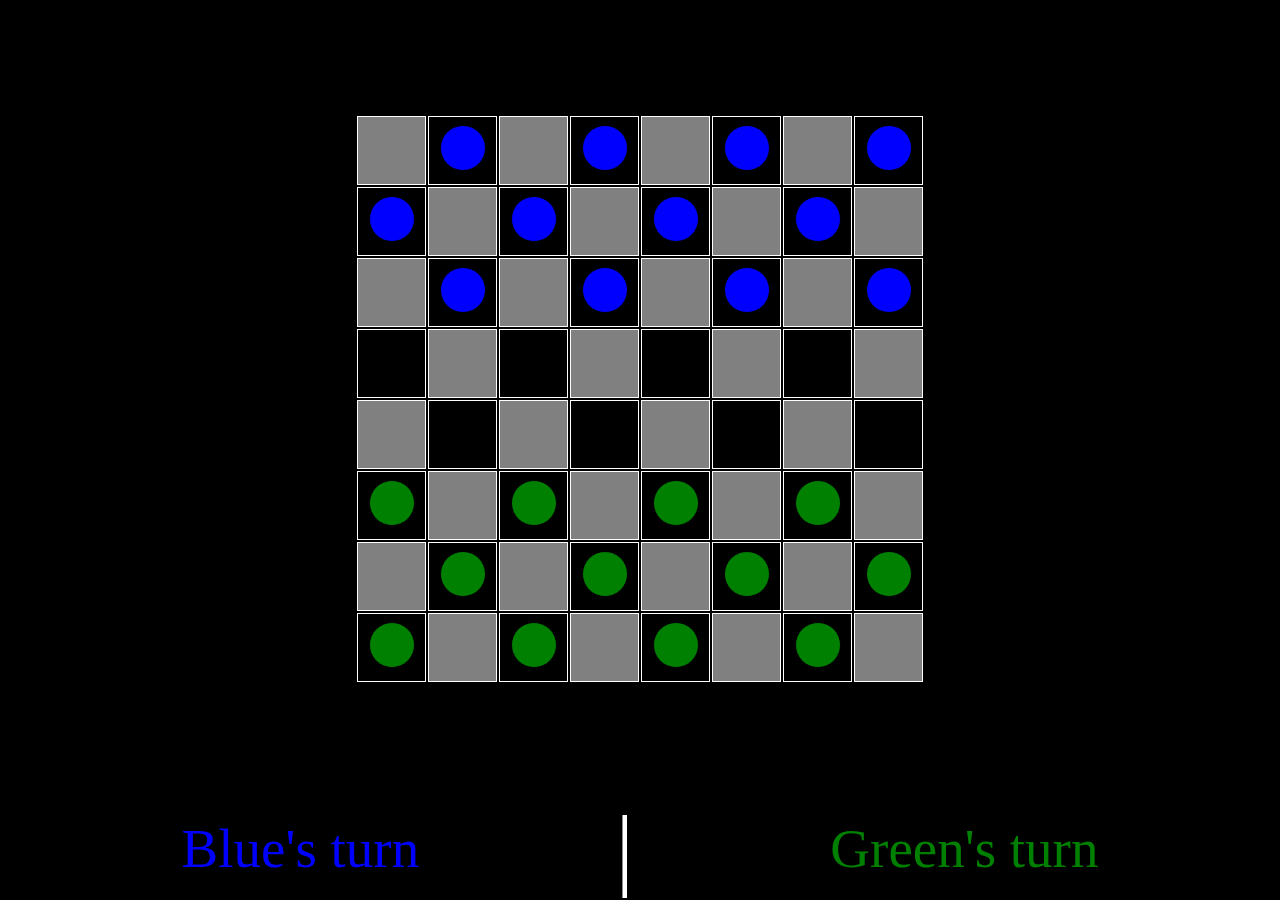
==== index.html @ a64ddfda "Add files via upload" ====
<!doctype html>
<html lang="en">
<head>
    <meta charset="utf-8">
    <meta name="viewport" content="width=device-width, initial-scale=1.0">
<!--
    <meta http-equiv="X-UA-Compatible" content="ie=edge">
    <link href="https://fonts.googleapis.com/css?family=Montserrat" rel="stylesheet">
    <link href="https://fonts.googleapis.com/css?family=Open+Sans" rel="stylesheet">
-->
    <link rel="stylesheet" type="text/css" href="style.css"/>
    <style type="text/css">
    body,td,th {
    color: #FFFFFF;
}
body {
    background-color: #000000;
}
    </style>
<script defer src="script.js"></script>
    <title>Checkers</title>
</head>
<body bgcolor="#000000" text="#FFFFFF">
    <main>
        <div class="blue-turn-text mobile">
            Blue's turn
        </div>
		
        <table>
            <tr>
                <td class="noPieceHere"></td>
                <td><p class="blue-piece" id="0"></p></td>
                <td class="noPieceHere"></td>
                <td><p class="blue-piece" id="1"></p></td>
                <td class="noPieceHere"></td>
                <td><p class="blue-piece" id="2"></p></td>
                <td class="noPieceHere"></td>
                <td><p class="blue-piece" id="3"></p></td>
            </tr>
            <tr>
                <td><p class="blue-piece" id="4"></p></td>
                <td class="noPieceHere"></td>
                <td><p class="blue-piece" id="5"></p></td>
                <td class="noPieceHere"></td>
                <td><p class="blue-piece" id="6"></p></td>
                <td class="noPieceHere"></td>
                <td><p class="blue-piece" id="7"></p></td>
                <td class="noPieceHere"></td>
            </tr>
            <tr>
                <td class="noPieceHere"></td>
                <td><p class="blue-piece" id="8"></p></td>
                <td class="noPieceHere"></td>
                <td><p class="blue-piece" id="9"></p></td>
                <td class="noPieceHere"></td>
                <td><p class="blue-piece" id="10"></p></td>
                <td class="noPieceHere"></td>
                <td><p class="blue-piece" id="11"></p></td>
            </tr>
            <tr>
                <td></td>
                <td class="noPieceHere"></td>
                <td></td>
                <td class="noPieceHere"></td>
                <td></td>
                <td class="noPieceHere"></td>
                <td></td>
                <td class="noPieceHere"></td>
            </tr>
            <tr>
                <td class="noPieceHere"></td>
                <td></td>
                <td class="noPieceHere"></td>
                <td></td>
                <td class="noPieceHere"></td>
                <td></td>
                <td class="noPieceHere"></td>
                <td></td>
            </tr>
            <tr>
                <td><span class="green-piece" id="12"></span></td>
                <td class="noPieceHere"></td>
                <td><span class="green-piece" id="13"></span></td>
                <td class="noPieceHere"></td>
                <td><span class="green-piece" id="14"></span></td>
                <td class="noPieceHere"></td>
                <td><span class="green-piece" id="15"></span></td>
                <td class="noPieceHere"></td>
            </tr>
            <tr>
                <td class="noPieceHere"></td>
                <td><span class="green-piece" id="16"></span></td>
                <td class="noPieceHere"></td>
                <td><span class="green-piece" id="17"></span></td>
                <td class="noPieceHere"></td>
                <td><span class="green-piece" id="18"></span></td>
                <td class="noPieceHere"></td>
                <td><span class="green-piece" id="19"></span></td>
            </tr>
            <tr>
                <td><span class="green-piece" id="20"></span></td>
                <td class="noPieceHere"></td>
                <td><span class="green-piece" id="21"></span></td>
				<td class="noPieceHere"></td>
                <td><span class="green-piece" id="22"></span></td>
                <td class="noPieceHere"></td>
                <td><span class="green-piece" id="23"></span></td>
                <td class="noPieceHere"></td>
            </tr>
        </table>
        <div class="desktop">
            <div class="blue-turn-text">
                Blue's turn
            </div>
            <p id="divider">|</p>
            <div class="green-turn-text">
                Green's turn
            </div>
        </div>
        <div class="green-turn-text mobile">
            Green's turn
        </div>
    </main>
</body>
</html>
---- style.css ----
* {
    margin: auto;
}

main {
    display: flex;
    flex-direction: column;
    justify-content: space-between;
    align-items: center;
    height: 100vh;
}

div {
    display: flex;
    justify-content: space-between;
}

.mobile {
    display: none;
}

.desktop {
    margin: 0;
    width: 100%;
}

.noPieceHere {
    background-color: gray;
	border: 1px solid white;
}

td {
    text-align: center;
    background-color: black;
	border: 1px solid white;
    width: 65px;
    height: 65px;
}

.blue-turn-text {
    text-align: center;
    color: blue;
    font-family: "open sans";
    font-size: 55px;
}

.green-turn-text {
    text-align: center;
    font-family: "open sans";
    font-size: 55px;
    color: green;
}

.green-piece {
    width: 20px;
    height: 20px;
    padding: 12px;
    background-color: green;
    border: 1px solid black;
    border-radius: 50px;
}

.blue-piece {
    width: 20px;
    height: 20px;
    padding: 12px;
    background-color: blue;
    border: 1px solid black;
    border-radius: 50px;
}

.king.blue-piece {
    background-color: orange;
}

.king.green-piece {
    background-color: yellow;
}

p {
    display: inline-block;
}

#divider {
    font-size: 90px;
    margin-left: 15px;
    margin-right: 15px;
}

span {
    display: inline-block;
}

@media screen and (max-width: 560px) {
    .blue-piece {
        height: 4.5vw;
        width: 4.5vw;
    }

    .green-piece {
        height: 4.5vw;
        width: 4.5vw;
    }

    td {
        width: 12vw;
        height: 12vw;
    }

    .blue-turn-text {
        font-size: 40px;
    }
    
    .green-turn-text {
        font-size: 40px;
    }

    table {
        margin: 0;
    }

    .mobile {
        display: block;
    }

    .desktop {
        display: none;
    }

    .blue-turn-text {
        -webkit-transform:rotate(-180deg);
        -moz-transform:rotate(-180deg);
        -o-transform:rotate(-180deg);
        transform:rotate(-180deg);
        filter:progid:DXImageTransform.Microsoft.BasicImage(rotation=2);    
    }
}

@media screen and (max-width: 380px) {
    .blue-piece {
        height: 3vw;
        width: 3vw;
    }

    .green-piece {
        height: 3vw;
        width: 3vw;
    }
}

@media screen and (max-width: 345px) {
    .blue-piece {
        height: 2.5vw;
        width: 2.5vw;
    }

    .green-piece {
        height: 2.5vw;
        width: 2.5vw;
    }
}

@media screen and (max-width: 300px) {
    .blue-piece {
        height: 1.5vw;
        width: 1.5vw;
    }

    .green-piece {
        height: 1.5vw;
        width: 1.5vw;
    }

    .blue-turn-text {
        font-size: 35px;
    }
    
    .green-turn-text {
        font-size: 35px;
    }
}
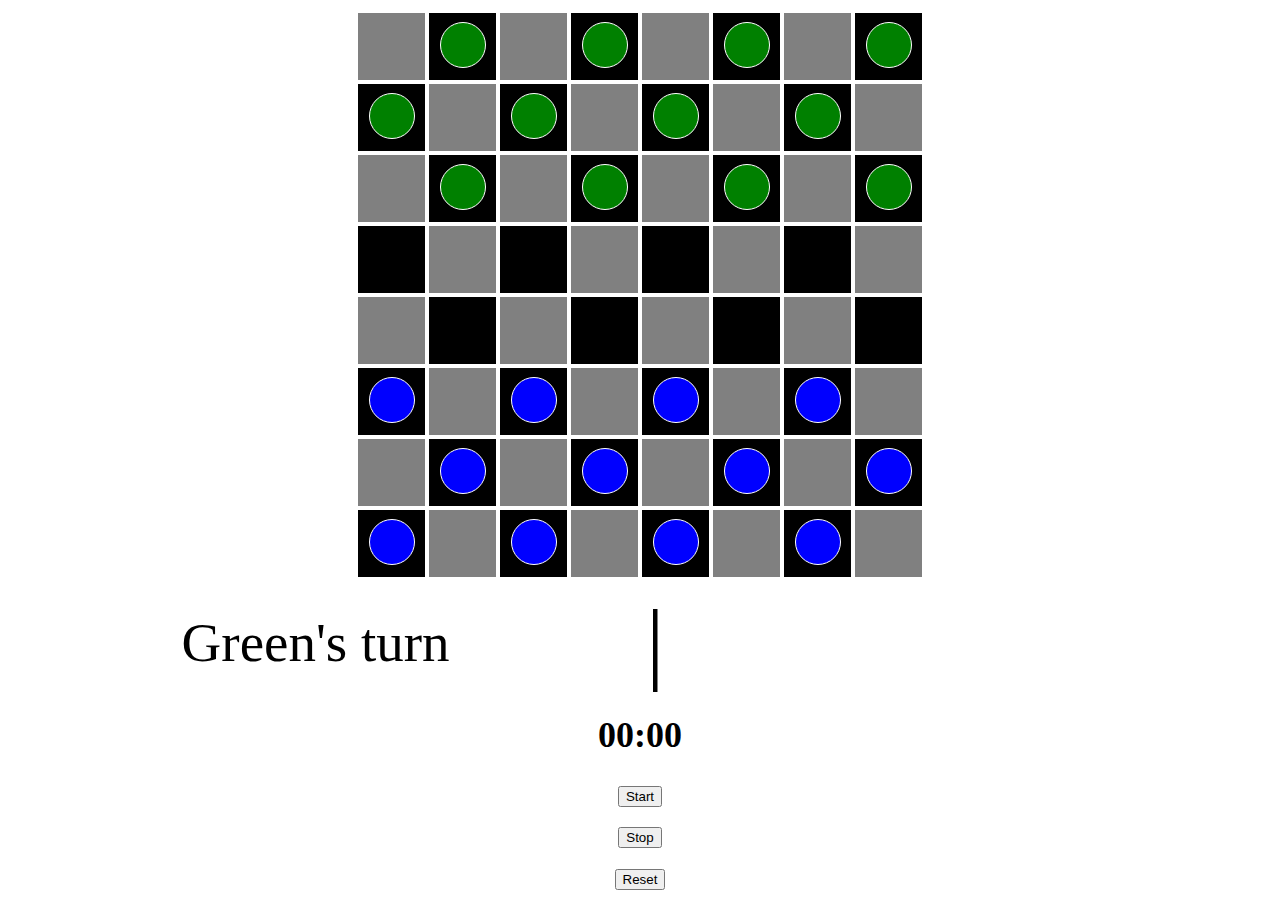
==== commit c5f4301e: "Add files via upload" ====
--- a/index.html
+++ b/index.html
@@ -1,125 +1,121 @@
-<!doctype html>
+  
+<!DOCTYPE html>
 <html lang="en">
 <head>
-    <meta charset="utf-8">
+    <meta charset="UTF-8">
     <meta name="viewport" content="width=device-width, initial-scale=1.0">
-<!--
-    <meta http-equiv="X-UA-Compatible" content="ie=edge">
-    <link href="https://fonts.googleapis.com/css?family=Montserrat" rel="stylesheet">
-    <link href="https://fonts.googleapis.com/css?family=Open+Sans" rel="stylesheet">
--->
     <link rel="stylesheet" type="text/css" href="style.css"/>
-    <style type="text/css">
-    body,td,th {
-    color: #FFFFFF;
-}
-body {
-    background-color: #000000;
-}
-    </style>
-<script defer src="script.js"></script>
+    <script defer src="game.js"></script>
     <title>Checkers</title>
 </head>
-<body bgcolor="#000000" text="#FFFFFF">
+<body>
     <main>
-        <div class="blue-turn-text mobile">
-            Blue's turn
-        </div>
-		
         <table>
             <tr>
-                <td class="noPieceHere"></td>
-                <td><p class="blue-piece" id="0"></p></td>
-                <td class="noPieceHere"></td>
-                <td><p class="blue-piece" id="1"></p></td>
-                <td class="noPieceHere"></td>
-                <td><p class="blue-piece" id="2"></p></td>
-                <td class="noPieceHere"></td>
-                <td><p class="blue-piece" id="3"></p></td>
+                <td class="noPiece"></td>
+                <td><p class="green-piece" id="0"></p></td>
+                <td class="noPiece"></td>
+                <td><p class="green-piece" id="1"></p></td>
+                <td class="noPiece"></td>
+                <td><p class="green-piece" id="2"></p></td>
+                <td class="noPiece"></td>
+                <td><p class="green-piece" id="3"></p></td>
             </tr>
             <tr>
-                <td><p class="blue-piece" id="4"></p></td>
-                <td class="noPieceHere"></td>
-                <td><p class="blue-piece" id="5"></p></td>
-                <td class="noPieceHere"></td>
-                <td><p class="blue-piece" id="6"></p></td>
-                <td class="noPieceHere"></td>
-                <td><p class="blue-piece" id="7"></p></td>
-                <td class="noPieceHere"></td>
+                <td><p class="green-piece" id="4"></p></td>
+                <td class="noPiece"></td>
+                <td><p class="green-piece" id="5"></p></td>
+                <td class="noPiece"></td>
+                <td><p class="green-piece" id="6"></p></td>
+                <td class="noPiece"></td>
+                <td><p class="green-piece" id="7"></p></td>
+                <td class="noPiece"></td>
             </tr>
             <tr>
-                <td class="noPieceHere"></td>
-                <td><p class="blue-piece" id="8"></p></td>
-                <td class="noPieceHere"></td>
-                <td><p class="blue-piece" id="9"></p></td>
-                <td class="noPieceHere"></td>
-                <td><p class="blue-piece" id="10"></p></td>
-                <td class="noPieceHere"></td>
-                <td><p class="blue-piece" id="11"></p></td>
+                <td class="noPiece"></td>
+                <td><p class="green-piece" id="8"></p></td>
+                <td class="noPiece"></td>
+                <td><p class="green-piece" id="9"></p></td>
+                <td class="noPiece"></td>
+                <td><p class="green-piece" id="10"></p></td>
+                <td class="noPiece"></td>
+                <td><p class="green-piece" id="11"></p></td>
             </tr>
             <tr>
                 <td></td>
-                <td class="noPieceHere"></td>
+                <td class="noPiece"></td>
                 <td></td>
-                <td class="noPieceHere"></td>
+                <td class="noPiece"></td>
                 <td></td>
-                <td class="noPieceHere"></td>
+                <td class="noPiece"></td>
                 <td></td>
-                <td class="noPieceHere"></td>
+                <td class="noPiece"></td>
             </tr>
             <tr>
-                <td class="noPieceHere"></td>
+                <td class="noPiece"></td>
                 <td></td>
-                <td class="noPieceHere"></td>
+                <td class="noPiece"></td>
                 <td></td>
-                <td class="noPieceHere"></td>
+                <td class="noPiece"></td>
                 <td></td>
-                <td class="noPieceHere"></td>
+                <td class="noPiece"></td>
                 <td></td>
             </tr>
             <tr>
-                <td><span class="green-piece" id="12"></span></td>
-                <td class="noPieceHere"></td>
-                <td><span class="green-piece" id="13"></span></td>
-                <td class="noPieceHere"></td>
-                <td><span class="green-piece" id="14"></span></td>
-                <td class="noPieceHere"></td>
-                <td><span class="green-piece" id="15"></span></td>
-                <td class="noPieceHere"></td>
+                <td><span class="blue-piece" id="12"></span></td>
+                <td class="noPiece"></td>
+                <td><span class="blue-piece" id="13"></span></td>
+                <td class="noPiece"></td>
+                <td><span class="blue-piece" id="14"></span></td>
+                <td class="noPiece"></td>
+                <td><span class="blue-piece" id="15"></span></td>
+                <td class="noPiece"></td>
             </tr>
             <tr>
-                <td class="noPieceHere"></td>
-                <td><span class="green-piece" id="16"></span></td>
-                <td class="noPieceHere"></td>
-                <td><span class="green-piece" id="17"></span></td>
-                <td class="noPieceHere"></td>
-                <td><span class="green-piece" id="18"></span></td>
-                <td class="noPieceHere"></td>
-                <td><span class="green-piece" id="19"></span></td>
+                <td class="noPiece"></td>
+                <td><span class="blue-piece" id="16"></span></td>
+                <td class="noPiece"></td>
+                <td><span class="blue-piece" id="17"></span></td>
+                <td class="noPiece"></td>
+                <td><span class="blue-piece" id="18"></span></td>
+                <td class="noPiece"></td>
+                <td><span class="blue-piece" id="19"></span></td>
             </tr>
             <tr>
-                <td><span class="green-piece" id="20"></span></td>
-                <td class="noPieceHere"></td>
-                <td><span class="green-piece" id="21"></span></td>
-				<td class="noPieceHere"></td>
-                <td><span class="green-piece" id="22"></span></td>
-                <td class="noPieceHere"></td>
-                <td><span class="green-piece" id="23"></span></td>
-                <td class="noPieceHere"></td>
+                <td><span class="blue-piece" id="20"></span></td>
+                <td class="noPiece"></td>
+                <td><span class="blue-piece" id="21"></span></td>
+                <td class="noPiece">
+                <td><span class="blue-piece" id="22"></span></td>
+                <td class="noPiece"></td>
+                <td><span class="blue-piece" id="23"></span></td>
+                <td class="noPiece"></td>
             </tr>
         </table>
         <div class="desktop">
+            <div class="green-turn-text">
+                Green's turn
+            </div>
+            <p id="divider">|</p>
             <div class="blue-turn-text">
                 Blue's turn
             </div>
-            <p id="divider">|</p>
-            <div class="green-turn-text">
-                Green's turn
-            </div>
+        </div>
+        <div class="blue-turn-text mobile">
+            Blue's turn
         </div>
         <div class="green-turn-text mobile">
             Green's turn
         </div>
+
+        <div class="stopwatch">
+            <span id="minutes">00</span>:<span id="seconds">00</span>
+          </div>
+          
+          <button onclick="startStopwatch()">Start</button>
+          <button onclick="stopStopwatch()">Stop</button>
+          <button onclick="resetStopwatch()">Reset</button>
+          
     </main>
 </body>
-</html>
+</html>--- a/style.css
+++ b/style.css
@@ -9,6 +9,14 @@
     align-items: center;
     height: 100vh;
 }
+
+.stopwatch {
+    font-size: 36px;
+    font-weight: bold;
+    text-align: left;
+    margin: 20px 0;
+  }
+  
 
 div {
     display: flex;
@@ -24,7 +32,7 @@
     width: 100%;
 }
 
-.noPieceHere {
+.noPiece {
     background-color: gray;
 	border: 1px solid white;
 }
@@ -36,19 +44,27 @@
     width: 65px;
     height: 65px;
 }
-
-.blue-turn-text {
+.green-turn-text {
     text-align: center;
-    color: blue;
+    color: black;
     font-family: "open sans";
     font-size: 55px;
 }
 
-.green-turn-text {
+.blue-turn-text {
     text-align: center;
     font-family: "open sans";
     font-size: 55px;
-    color: green;
+    color: white;
+}
+
+.blue-piece {
+    width: 20px;
+    height: 20px;
+    padding: 12px;
+    background-color: blue;
+    border: 1px solid white;
+    border-radius: 50px;
 }
 
 .green-piece {
@@ -56,25 +72,16 @@
     height: 20px;
     padding: 12px;
     background-color: green;
-    border: 1px solid black;
+    border: 1px solid white;
     border-radius: 50px;
 }
 
-.blue-piece {
-    width: 20px;
-    height: 20px;
-    padding: 12px;
-    background-color: blue;
-    border: 1px solid black;
-    border-radius: 50px;
+.king.green-piece {
+    background-color: orange;
 }
 
 .king.blue-piece {
-    background-color: orange;
-}
-
-.king.green-piece {
-    background-color: yellow;
+    background-color: purple;
 }
 
 p {
@@ -92,12 +99,12 @@
 }
 
 @media screen and (max-width: 560px) {
-    .blue-piece {
+    .green-piece {
         height: 4.5vw;
         width: 4.5vw;
     }
 
-    .green-piece {
+    .blue-piece {
         height: 4.5vw;
         width: 4.5vw;
     }
@@ -107,11 +114,11 @@
         height: 12vw;
     }
 
-    .blue-turn-text {
+    .green-turn-text {
         font-size: 40px;
     }
     
-    .green-turn-text {
+    .blue-turn-text {
         font-size: 40px;
     }
 
@@ -127,7 +134,7 @@
         display: none;
     }
 
-    .blue-turn-text {
+    .green-turn-text {
         -webkit-transform:rotate(-180deg);
         -moz-transform:rotate(-180deg);
         -o-transform:rotate(-180deg);
@@ -137,45 +144,45 @@
 }
 
 @media screen and (max-width: 380px) {
-    .blue-piece {
+    .green-piece {
         height: 3vw;
         width: 3vw;
     }
 
-    .green-piece {
+    .blue-piece {
         height: 3vw;
         width: 3vw;
     }
 }
 
 @media screen and (max-width: 345px) {
-    .blue-piece {
+    .green-piece {
         height: 2.5vw;
         width: 2.5vw;
     }
 
-    .green-piece {
+    .blue-piece {
         height: 2.5vw;
         width: 2.5vw;
     }
 }
 
 @media screen and (max-width: 300px) {
+    .green-piece {
+        height: 1.5vw;
+        width: 1.5vw;
+    }
+
     .blue-piece {
         height: 1.5vw;
         width: 1.5vw;
     }
 
-    .green-piece {
-        height: 1.5vw;
-        width: 1.5vw;
+    .green-turn-text {
+        font-size: 35px;
     }
-
+    
     .blue-turn-text {
         font-size: 35px;
     }
-    
-    .green-turn-text {
-        font-size: 35px;
-    }
 }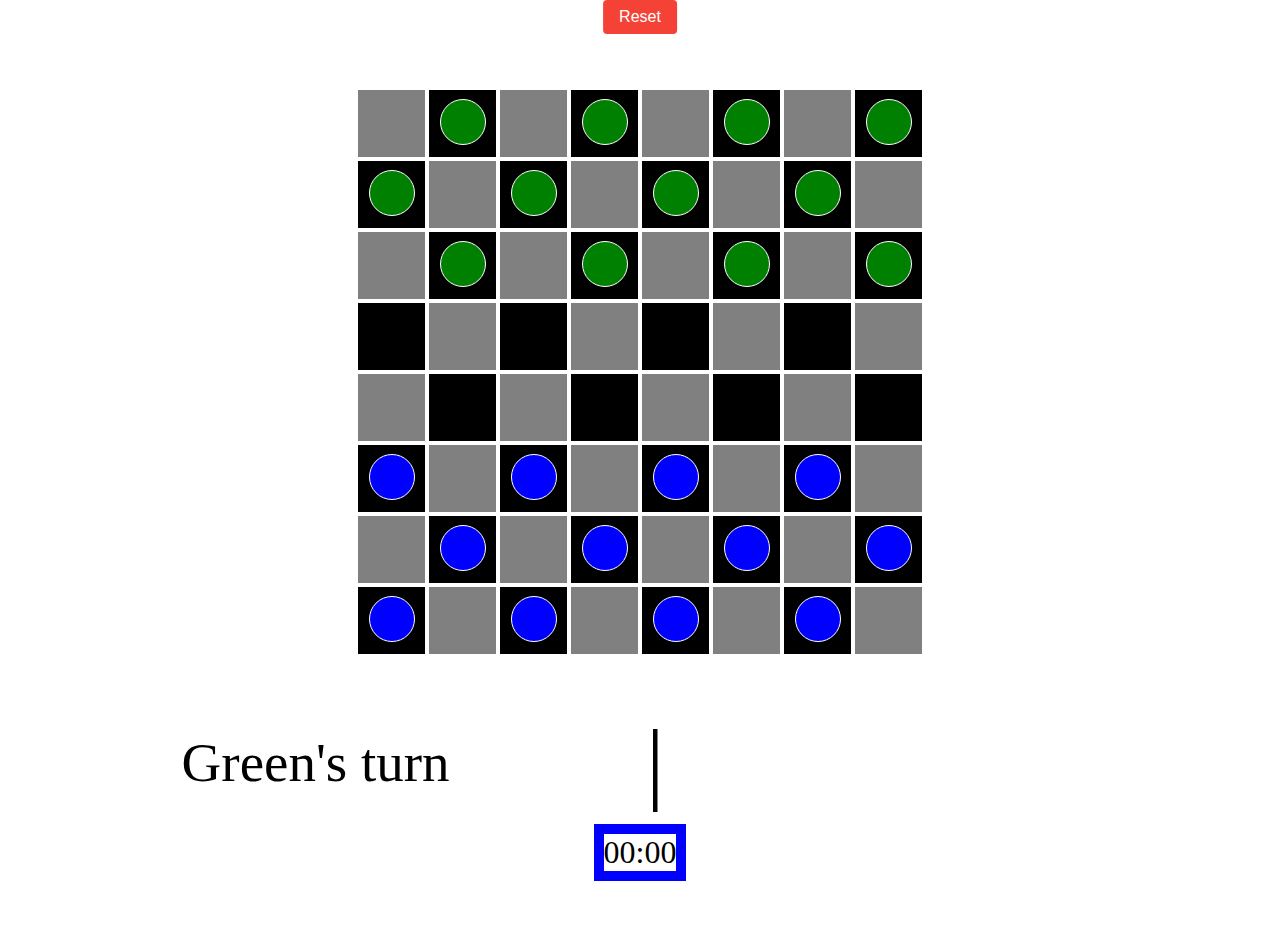
==== commit db40d344: "commited final changes" ====
--- a/index.html
+++ b/index.html
@@ -6,6 +6,7 @@
     <meta name="viewport" content="width=device-width, initial-scale=1.0">
     <link rel="stylesheet" type="text/css" href="style.css"/>
     <script defer src="game.js"></script>
+    <button type="button" onClick="Reset()" class="my-button">Reset</button>
     <title>Checkers</title>
 </head>
 <body>
@@ -107,15 +108,7 @@
         <div class="green-turn-text mobile">
             Green's turn
         </div>
-
-        <div class="stopwatch">
-            <span id="minutes">00</span>:<span id="seconds">00</span>
-          </div>
-          
-          <button onclick="startStopwatch()">Start</button>
-          <button onclick="stopStopwatch()">Stop</button>
-          <button onclick="resetStopwatch()">Reset</button>
-          
+        <div id="time" style="border: 10px solid blue; text-align: left;font-size: 2em; margin-top: 10px">00:00</div>
     </main>
 </body>
 </html>--- a/style.css
+++ b/style.css
@@ -9,15 +9,7 @@
     align-items: center;
     height: 100vh;
 }
-
-.stopwatch {
-    font-size: 36px;
-    font-weight: bold;
-    text-align: left;
-    margin: 20px 0;
-  }
-  
-
+  
 div {
     display: flex;
     justify-content: space-between;
@@ -77,11 +69,11 @@
 }
 
 .king.green-piece {
-    background-color: orange;
+    background-color: rgb(111, 255, 142);
 }
 
 .king.blue-piece {
-    background-color: purple;
+    background-color: rgb(141, 141, 255);
 }
 
 p {
@@ -185,4 +177,26 @@
     .blue-turn-text {
         font-size: 35px;
     }
-}+}
+
+.my-button {
+    background-color: #f44336;
+    color: white;
+    border: none;
+    border-radius: 4px;
+    padding: 8px 16px;
+    font-size: 16px;
+    cursor: pointer;
+    position: relative;
+    left: 50%;
+    transform: translateX(-50%);
+  }
+  
+  .my-button:hover {
+    background-color: #e18d8c;
+  }
+  
+  
+  
+  
+  